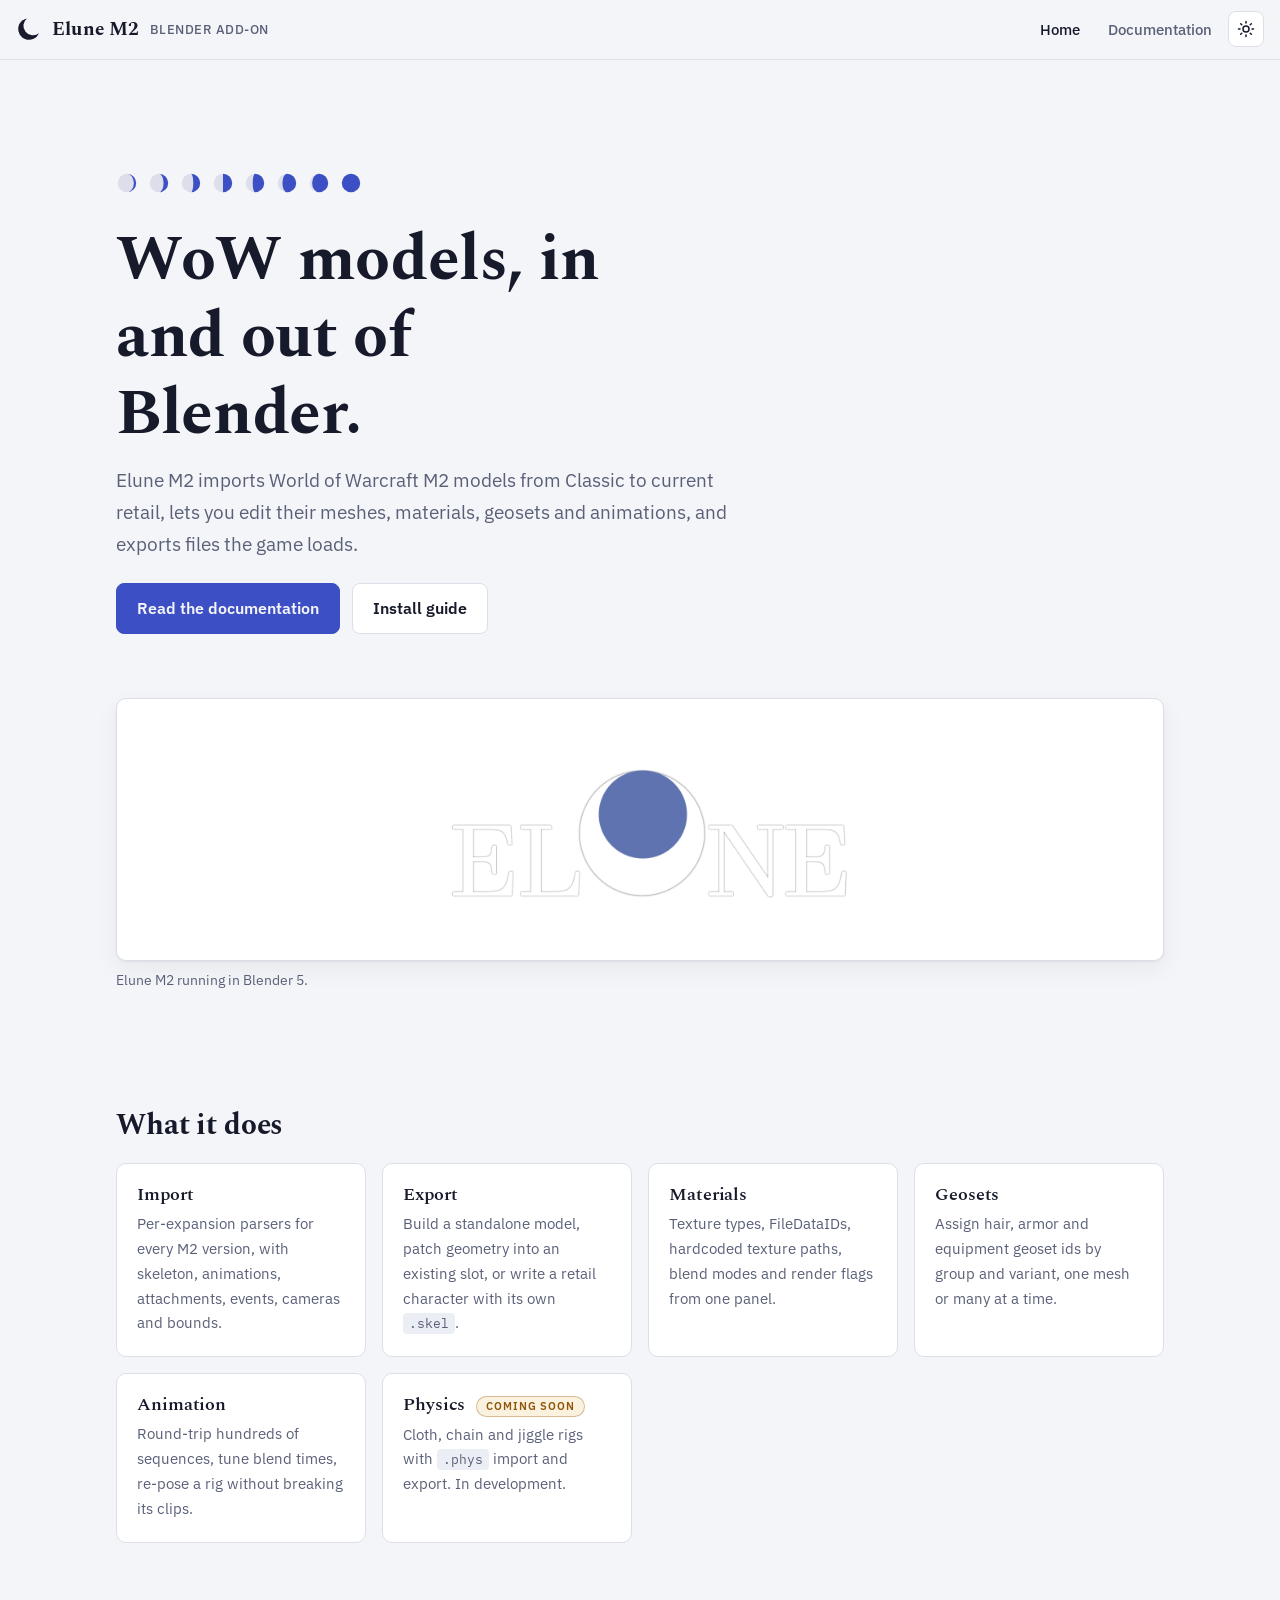
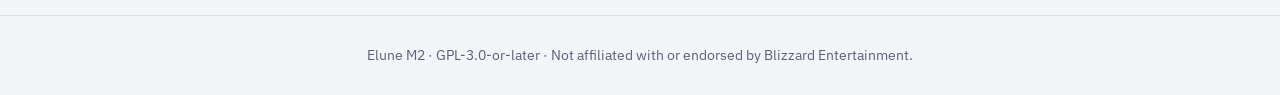
==== index.html @ 06c3c5e6 "Add files via upload" ====
<!doctype html>
<html lang="en">
<head>
<meta charset="utf-8">
<meta name="viewport" content="width=device-width, initial-scale=1">
<title>Elune M2 · Blender add-on</title>
<meta name="description" content="Elune M2 is a Blender add-on that imports, edits and exports World of Warcraft M2 models: meshes, skeletons, animations, materials and geosets.">
<link rel="preconnect" href="https://fonts.googleapis.com">
<link rel="preconnect" href="https://fonts.gstatic.com" crossorigin>
<link href="https://fonts.googleapis.com/css2?family=IBM+Plex+Mono:wght@400;500&family=IBM+Plex+Sans:wght@400;500;600&family=Spectral:wght@600;700&display=swap" rel="stylesheet">
<link rel="stylesheet" href="assets/style.css">
</head>
<body>

<header class="topbar">
  <a class="brand" href="index.html">
    <svg viewBox="0 0 24 24" aria-hidden="true"><path fill="currentColor" d="M12 2a10 10 0 1 0 9.2 13.9A8 8 0 0 1 10.1 2.2 10 10 0 0 0 12 2Z"/></svg>
    Elune M2 <span class="brand-sub">Blender add-on</span>
  </a>
  <nav aria-label="Site">
    <a href="index.html" aria-current="page">Home</a>
    <a href="documentation.html">Documentation</a>
    <button class="icon-btn" type="button" data-theme-toggle aria-label="Switch light / dark theme">
      <svg viewBox="0 0 24 24" fill="none" stroke="currentColor" stroke-width="2" stroke-linecap="round"><circle cx="12" cy="12" r="4"/><path d="M12 2v2M12 20v2M4.9 4.9l1.4 1.4M17.7 17.7l1.4 1.4M2 12h2M20 12h2M4.9 19.1l1.4-1.4M17.7 6.3l1.4-1.4"/></svg>
    </button>
  </nav>
</header>

<section class="hero">
  <div>
    <div class="phases-strip" data-phases-strip aria-hidden="true"></div>
    <h1>WoW models, in and out of Blender.</h1>
    <p class="lede">Elune M2 imports World of Warcraft M2 models from Classic to current retail, lets you edit their meshes, materials, geosets and animations, and exports files the game loads.</p>
    <div class="cta">
      <a class="btn primary" href="documentation.html">Read the documentation</a>
      <a class="btn" href="documentation.html#install">Install guide</a>
    </div>
  </div>
  <figure class="shot wide" data-shot="hero-overview" data-hint="Your best showcase shot: a model in the Blender viewport with the M2 panels open. Wide aspect (about 16:9) looks best here.">
    <figcaption>Elune M2 running in Blender 5.</figcaption>
  </figure>
</section>

<section class="band">
  <h2>What it does</h2>
  <div class="cards">
    <a class="card" href="documentation.html#importing">
      <h3>Import</h3>
      <p>Per-expansion parsers for every M2 version, with skeleton, animations, attachments, events, cameras and bounds.</p>
    </a>
    <a class="card" href="documentation.html#exporting">
      <h3>Export</h3>
      <p>Build a standalone model, patch geometry into an existing slot, or write a retail character with its own <code>.skel</code>.</p>
    </a>
    <a class="card" href="documentation.html#materials">
      <h3>Materials</h3>
      <p>Texture types, FileDataIDs, hardcoded texture paths, blend modes and render flags from one panel.</p>
    </a>
    <a class="card" href="documentation.html#geosets">
      <h3>Geosets</h3>
      <p>Assign hair, armor and equipment geoset ids by group and variant, one mesh or many at a time.</p>
    </a>
    <a class="card" href="documentation.html#animation">
      <h3>Animation</h3>
      <p>Round-trip hundreds of sequences, tune blend times, re-pose a rig without breaking its clips.</p>
    </a>
    <a class="card" href="documentation.html#physics">
      <h3>Physics <span class="badge">Coming soon</span></h3>
      <p>Cloth, chain and jiggle rigs with <code>.phys</code> import and export. In development.</p>
    </a>
  </div>
</section>

<footer class="footer">Elune M2 · GPL-3.0-or-later · Not affiliated with or endorsed by Blizzard Entertainment.</footer>

<script src="assets/site.js"></script>
</body>
</html>
---- assets/style.css ----
/* Elune M2 documentation site.
   Palette: moonlit paper (light) / night sky (dark), one indigo accent,
   amber reserved for warnings. */

:root {
  --bg: #f4f5f8;
  --surface: #ffffff;
  --ink: #171a2b;
  --muted: #5a6078;
  --line: #dcdfe9;
  --accent: #3d4fc4;
  --accent-soft: #e7eafb;
  --warn: #8f5508;
  --warn-soft: #fbf1df;
  --code-bg: #eceef5;
  --moon-lit: #3d4fc4;
  --moon-dark: #dcdfe9;
  --shadow: 0 1px 2px rgba(23, 26, 43, .06), 0 8px 24px rgba(23, 26, 43, .06);

  --font-display: "Spectral", Georgia, "Times New Roman", serif;
  --font-body: "IBM Plex Sans", system-ui, -apple-system, "Segoe UI", sans-serif;
  --font-mono: "IBM Plex Mono", ui-monospace, "Cascadia Mono", Consolas, monospace;

  --sidebar-w: 288px;
  --gutter: 16px;
}

@media (prefers-color-scheme: dark) {
  :root:not([data-theme="light"]) {
    --bg: #0e1020;
    --surface: #161930;
    --ink: #e6e8f5;
    --muted: #9aa0bd;
    --line: #2a2e4a;
    --accent: #a7b5ff;
    --accent-soft: #1f2547;
    --warn: #f0b65a;
    --warn-soft: #2c2413;
    --code-bg: #1b1f3a;
    --moon-lit: #e9ecff;
    --moon-dark: #2a2e4a;
    --shadow: 0 1px 2px rgba(0, 0, 0, .3), 0 8px 24px rgba(0, 0, 0, .25);
  }
}

:root[data-theme="dark"] {
  --bg: #0e1020;
  --surface: #161930;
  --ink: #e6e8f5;
  --muted: #9aa0bd;
  --line: #2a2e4a;
  --accent: #a7b5ff;
  --accent-soft: #1f2547;
  --warn: #f0b65a;
  --warn-soft: #2c2413;
  --code-bg: #1b1f3a;
  --moon-lit: #e9ecff;
  --moon-dark: #2a2e4a;
  --shadow: 0 1px 2px rgba(0, 0, 0, .3), 0 8px 24px rgba(0, 0, 0, .25);
}

*, *::before, *::after { box-sizing: border-box; }

html { scroll-behavior: smooth; scroll-padding-top: 76px; }

body {
  margin: 0;
  background: var(--bg);
  color: var(--ink);
  font-family: var(--font-body);
  font-size: 16px;
  line-height: 1.65;
  -webkit-font-smoothing: antialiased;
  overflow-x: hidden;
}

a { color: var(--accent); text-underline-offset: 3px; }
a:hover { text-decoration-thickness: 2px; }

:focus-visible { outline: 2px solid var(--accent); outline-offset: 2px; border-radius: 4px; }

/* ---------- top bar ---------- */

.topbar {
  position: sticky; top: 0; z-index: 30;
  display: flex; align-items: center; gap: 12px;
  height: 60px; padding: 0 var(--gutter);
  background: color-mix(in srgb, var(--bg) 88%, transparent);
  backdrop-filter: blur(10px);
  border-bottom: 1px solid var(--line);
}

.brand {
  display: flex; align-items: center; gap: 10px;
  color: var(--ink); text-decoration: none;
  font-family: var(--font-display); font-weight: 700; font-size: 1.2rem;
  letter-spacing: .01em; white-space: nowrap;
}
.brand svg { width: 26px; height: 26px; flex: none; }
.brand .brand-sub { font-family: var(--font-body); font-weight: 500; font-size: .8rem; color: var(--muted); letter-spacing: .04em; text-transform: uppercase; }

.topbar nav { margin-left: auto; display: flex; align-items: center; gap: 4px; }
.topbar nav a {
  padding: 6px 12px; border-radius: 6px;
  color: var(--muted); text-decoration: none; font-weight: 500; font-size: .95rem;
}
.topbar nav a:hover { color: var(--ink); background: var(--accent-soft); }
.topbar nav a[aria-current="page"] { color: var(--ink); }

.icon-btn {
  display: inline-grid; place-items: center;
  width: 36px; height: 36px; padding: 0;
  border: 1px solid var(--line); border-radius: 8px;
  background: var(--surface); color: var(--ink); cursor: pointer;
}
.icon-btn:hover { border-color: var(--accent); }
.icon-btn svg { width: 18px; height: 18px; }
.menu-btn { display: none; }

/* ---------- docs layout ---------- */

.layout {
  display: grid;
  grid-template-columns: var(--sidebar-w) minmax(0, 1fr);
  max-width: 1240px; margin: 0 auto;
}

.sidebar {
  position: sticky; top: 60px; align-self: start;
  height: calc(100vh - 60px); overflow-y: auto;
  padding: 24px 16px 48px var(--gutter);
  border-right: 1px solid var(--line);
}

.filter {
  width: 100%; padding: 9px 12px; margin-bottom: 18px;
  border: 1px solid var(--line); border-radius: 8px;
  background: var(--surface); color: var(--ink);
  font: inherit; font-size: .92rem;
}
.filter::placeholder { color: var(--muted); }

.toc, .toc ul { list-style: none; margin: 0; padding: 0; }
.toc > li { margin-bottom: 14px; }
.toc > li > a {
  display: flex; align-items: center; gap: 10px;
  padding: 5px 8px; border-radius: 6px;
  color: var(--ink); text-decoration: none; font-weight: 600; font-size: .95rem;
}
.toc ul { margin: 2px 0 0 17px; border-left: 1px solid var(--line); }
.toc ul a {
  display: block; padding: 3px 8px 3px 14px; margin-left: -1px;
  border-left: 1px solid transparent;
  color: var(--muted); text-decoration: none; font-size: .89rem;
}
.toc a:hover { color: var(--accent); }
.toc ul a.is-active { color: var(--accent); border-left-color: var(--accent); }
.toc > li > a.is-active { background: var(--accent-soft); }
.toc .is-hidden { display: none; }

/* moon phase glyph: JS draws the lit part; ring is the no-JS fallback */
.phase { width: 16px; height: 16px; flex: none; }
.phase circle.disc { fill: var(--moon-dark); }
.phase path.lit { fill: var(--moon-lit); }

.content { padding: 40px clamp(var(--gutter), 5vw, 64px) 96px; min-width: 0; }
.content > * { max-width: 780px; }

/* ---------- typography ---------- */

h1, h2, h3 { font-family: var(--font-display); line-height: 1.2; letter-spacing: -.005em; }
h1 { font-size: clamp(2rem, 4vw, 2.7rem); font-weight: 700; margin: 0 0 12px; }
h2 {
  display: flex; align-items: center; gap: 14px;
  font-size: 1.8rem; font-weight: 700;
  margin: 72px 0 8px; padding-top: 28px; border-top: 1px solid var(--line);
}
h2 .phase { width: 26px; height: 26px; }
h3 { font-size: 1.28rem; font-weight: 600; margin: 40px 0 8px; }
h4 { font-family: var(--font-body); font-size: .82rem; font-weight: 600; letter-spacing: .08em; text-transform: uppercase; color: var(--muted); margin: 28px 0 8px; }

.lede { font-size: 1.12rem; color: var(--muted); margin: 0 0 8px; }
.section-intro { color: var(--muted); margin-top: 0; }

p { margin: 0 0 16px; }
ul, ol { padding-left: 22px; margin: 0 0 16px; }
li { margin-bottom: 6px; }
ol.steps { counter-reset: step; list-style: none; padding-left: 0; }
ol.steps > li {
  counter-increment: step; position: relative;
  padding-left: 40px; margin-bottom: 12px;
}
ol.steps > li::before {
  content: counter(step);
  position: absolute; left: 0; top: 1px;
  width: 26px; height: 26px; border-radius: 50%;
  display: grid; place-items: center;
  background: var(--accent-soft); color: var(--accent);
  font-size: .82rem; font-weight: 600;
}

code, kbd {
  font-family: var(--font-mono); font-size: .87em;
  background: var(--code-bg); padding: 2px 6px; border-radius: 4px;
}
kbd { border: 1px solid var(--line); border-bottom-width: 2px; }
pre {
  background: var(--code-bg); border: 1px solid var(--line); border-radius: 8px;
  padding: 14px 16px; overflow-x: auto; font-size: .87rem; line-height: 1.55;
}
pre code { background: none; padding: 0; font-size: inherit; }

.ui { font-weight: 600; white-space: nowrap; }        /* a literal UI label */
.path { font-weight: 500; }                            /* a menu path */
.path .sep { color: var(--muted); padding: 0 3px; }

/* ---------- tables ---------- */

.table-wrap { overflow-x: auto; margin: 0 0 20px; border: 1px solid var(--line); border-radius: 8px; background: var(--surface); }
table { width: 100%; border-collapse: collapse; font-size: .93rem; }
th, td { text-align: left; vertical-align: top; padding: 10px 14px; border-bottom: 1px solid var(--line); }
th { font-size: .78rem; font-weight: 600; letter-spacing: .06em; text-transform: uppercase; color: var(--muted); background: color-mix(in srgb, var(--code-bg) 55%, transparent); }
tr:last-child td { border-bottom: 0; }
td:first-child { white-space: nowrap; font-weight: 500; }
td.wrap:first-child { white-space: normal; }

/* ---------- callouts ---------- */

.note, .warn {
  margin: 0 0 20px; padding: 12px 16px;
  border-left: 3px solid var(--accent); border-radius: 0 8px 8px 0;
  background: var(--accent-soft); font-size: .95rem;
}
.warn { border-left-color: var(--warn); background: var(--warn-soft); }
.note > :last-child, .warn > :last-child { margin-bottom: 0; }
.note strong:first-child, .warn strong:first-child { display: block; font-size: .78rem; letter-spacing: .08em; text-transform: uppercase; margin-bottom: 2px; }
.warn strong:first-child { color: var(--warn); }
.note strong:first-child { color: var(--accent); }

/* ---------- work-in-progress ---------- */

.badge {
  display: inline-block; padding: 3px 9px; border-radius: 999px;
  font-family: var(--font-body); font-size: .68rem; font-weight: 600;
  letter-spacing: .08em; text-transform: uppercase; white-space: nowrap;
  color: var(--warn); background: var(--warn-soft);
  border: 1px solid color-mix(in srgb, var(--warn) 35%, transparent);
}
.toc .badge { margin-left: auto; font-size: .6rem; padding: 2px 7px; }
.card .badge { margin-left: 6px; vertical-align: middle; }

.wip {
  margin: 8px 0 24px; padding: 20px 22px;
  border: 1.5px dashed color-mix(in srgb, var(--warn) 50%, var(--line));
  border-radius: 10px; background: var(--warn-soft);
}
.wip > :last-child { margin-bottom: 0; }
.wip-title {
  font-size: .78rem; font-weight: 600; letter-spacing: .1em;
  text-transform: uppercase; color: var(--warn); margin-bottom: 6px;
}

/* ---------- screenshots ---------- */

figure.shot { margin: 24px 0 28px; }
figure.shot img {
  display: block; width: 100%; height: auto;
  border: 1px solid var(--line); border-radius: 10px;
  box-shadow: var(--shadow); cursor: zoom-in; background: var(--surface);
}
figure.shot figcaption { margin-top: 8px; font-size: .88rem; color: var(--muted); }

.shot-empty {
  display: grid; place-items: center; align-content: center; text-align: center; gap: 10px;
  min-height: 220px; padding: 28px 20px;
  border: 1.5px dashed color-mix(in srgb, var(--accent) 45%, var(--line));
  border-radius: 10px;
  background:
    radial-gradient(circle at 50% 38%, var(--accent-soft), transparent 60%),
    var(--surface);
  color: var(--muted); font-size: .9rem;
}
.shot-empty .shot-file { font-family: var(--font-mono); font-size: .85rem; color: var(--ink); background: var(--code-bg); padding: 3px 8px; border-radius: 4px; }
.shot-empty .shot-label { font-size: .74rem; font-weight: 600; letter-spacing: .1em; text-transform: uppercase; color: var(--accent); }
.shot-empty .shot-hint { max-width: 46ch; }
figure.shot.wide .shot-empty { min-height: 300px; }

dialog.lightbox {
  border: 0; padding: 0; background: transparent;
  max-width: min(96vw, 1500px); max-height: 94vh;
}
dialog.lightbox::backdrop { background: rgba(8, 9, 20, .82); }
dialog.lightbox img { display: block; max-width: 100%; max-height: 94vh; border-radius: 8px; cursor: zoom-out; }

/* ---------- landing page ---------- */

.hero {
  max-width: 1080px; margin: 0 auto;
  padding: clamp(48px, 9vw, 112px) var(--gutter) 40px;
  display: grid; gap: 40px; grid-template-columns: minmax(0, 1fr);
}
.hero h1 { font-size: clamp(2.4rem, 6vw, 4rem); max-width: 15ch; }
.hero .lede { max-width: 58ch; font-size: 1.2rem; }
.cta { display: flex; flex-wrap: wrap; gap: 12px; margin-top: 24px; }
.btn {
  display: inline-flex; align-items: center; gap: 8px;
  padding: 11px 20px; border-radius: 8px;
  font-weight: 600; text-decoration: none; border: 1px solid var(--line);
  background: var(--surface); color: var(--ink);
}
.btn:hover { border-color: var(--accent); }
.btn.primary { background: var(--accent); border-color: var(--accent); color: var(--bg); }
.btn.primary:hover { filter: brightness(1.08); }

.phases-strip { display: flex; gap: 10px; margin-bottom: 28px; }
.phases-strip .phase { width: 22px; height: 22px; }

.band { max-width: 1080px; margin: 0 auto; padding: 24px var(--gutter) 72px; }
.band h2 { border-top: 0; margin-top: 24px; padding-top: 0; }
.cards { display: grid; gap: 16px; grid-template-columns: repeat(auto-fit, minmax(250px, 1fr)); margin-top: 20px; }
.card {
  display: block; padding: 20px; border-radius: 10px;
  border: 1px solid var(--line); background: var(--surface);
  color: var(--ink); text-decoration: none;
}
.card:hover { border-color: var(--accent); }
.card h3 { margin: 0 0 6px; font-size: 1.15rem; }
.card p { margin: 0; color: var(--muted); font-size: .94rem; }

.footer {
  border-top: 1px solid var(--line); padding: 28px var(--gutter);
  color: var(--muted); font-size: .88rem; text-align: center;
}

/* ---------- responsive ---------- */

@media (max-width: 900px) {
  .layout { grid-template-columns: minmax(0, 1fr); }
  .menu-btn { display: inline-grid; }
  .sidebar {
    position: fixed; inset: 60px 0 0 0; z-index: 25;
    width: 100%; height: auto;
    background: var(--bg); border-right: 0;
    transform: translateX(-100%); transition: transform .2s ease;
  }
  body.nav-open .sidebar { transform: none; }
  body.nav-open { overflow: hidden; }
  .content { padding-top: 28px; }
  h2 { font-size: 1.5rem; margin-top: 56px; }
  .brand .brand-sub { display: none; }
  .topbar { gap: 8px; }
  .topbar nav a { padding: 6px 8px; font-size: .9rem; }
}

@media (max-width: 420px) {
  .topbar nav a[href="index.html"] { display: none; }
}

@media (prefers-reduced-motion: reduce) {
  html { scroll-behavior: auto; }
  .sidebar { transition: none; }
}

@media print {
  .topbar, .sidebar { display: none; }
  .layout { display: block; }
}
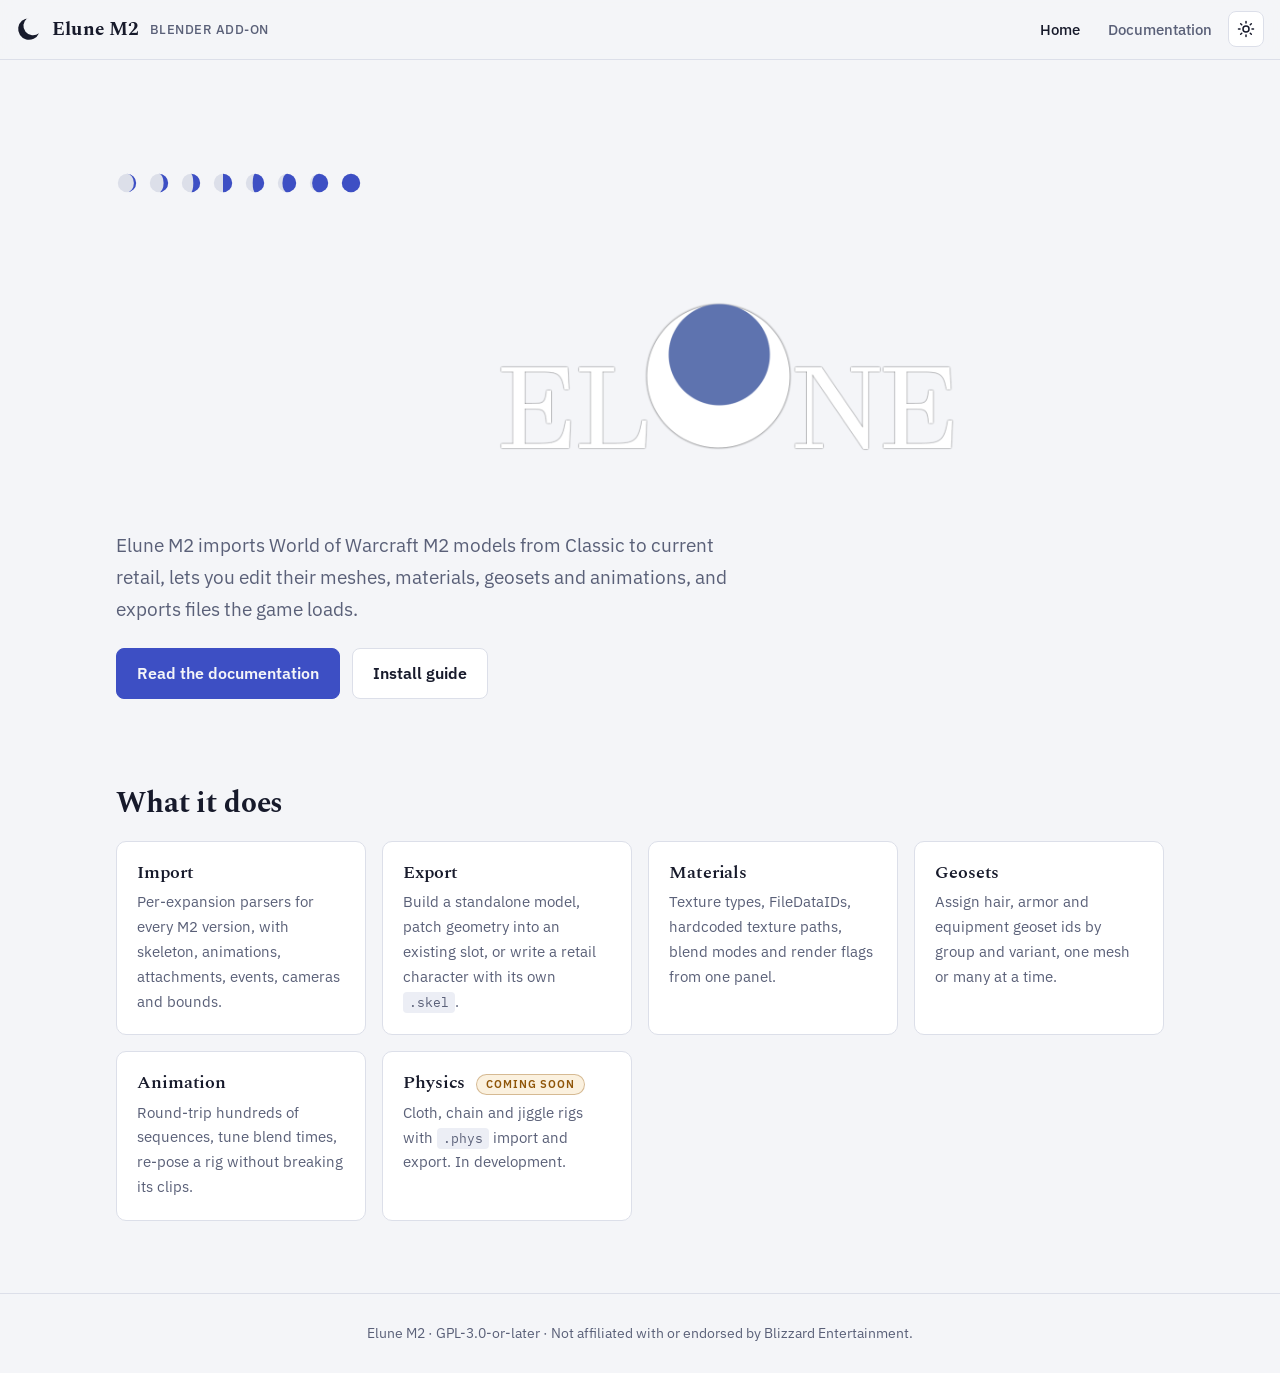
==== commit 52ae470b: "Add files via upload" ====
--- a/index.html
+++ b/index.html
@@ -29,16 +29,15 @@
 <section class="hero">
   <div>
     <div class="phases-strip" data-phases-strip aria-hidden="true"></div>
-    <h1>WoW models, in and out of Blender.</h1>
+    <img src="images/hero-overview.png" alt="Elune M2 running in Blender 5" width="1200" height="300">
+  </figure>
     <p class="lede">Elune M2 imports World of Warcraft M2 models from Classic to current retail, lets you edit their meshes, materials, geosets and animations, and exports files the game loads.</p>
     <div class="cta">
       <a class="btn primary" href="documentation.html">Read the documentation</a>
       <a class="btn" href="documentation.html#install">Install guide</a>
     </div>
   </div>
-  <figure class="shot wide" data-shot="hero-overview" data-hint="Your best showcase shot: a model in the Blender viewport with the M2 panels open. Wide aspect (about 16:9) looks best here.">
-    <figcaption>Elune M2 running in Blender 5.</figcaption>
-  </figure>
+ 
 </section>
 
 <section class="band">
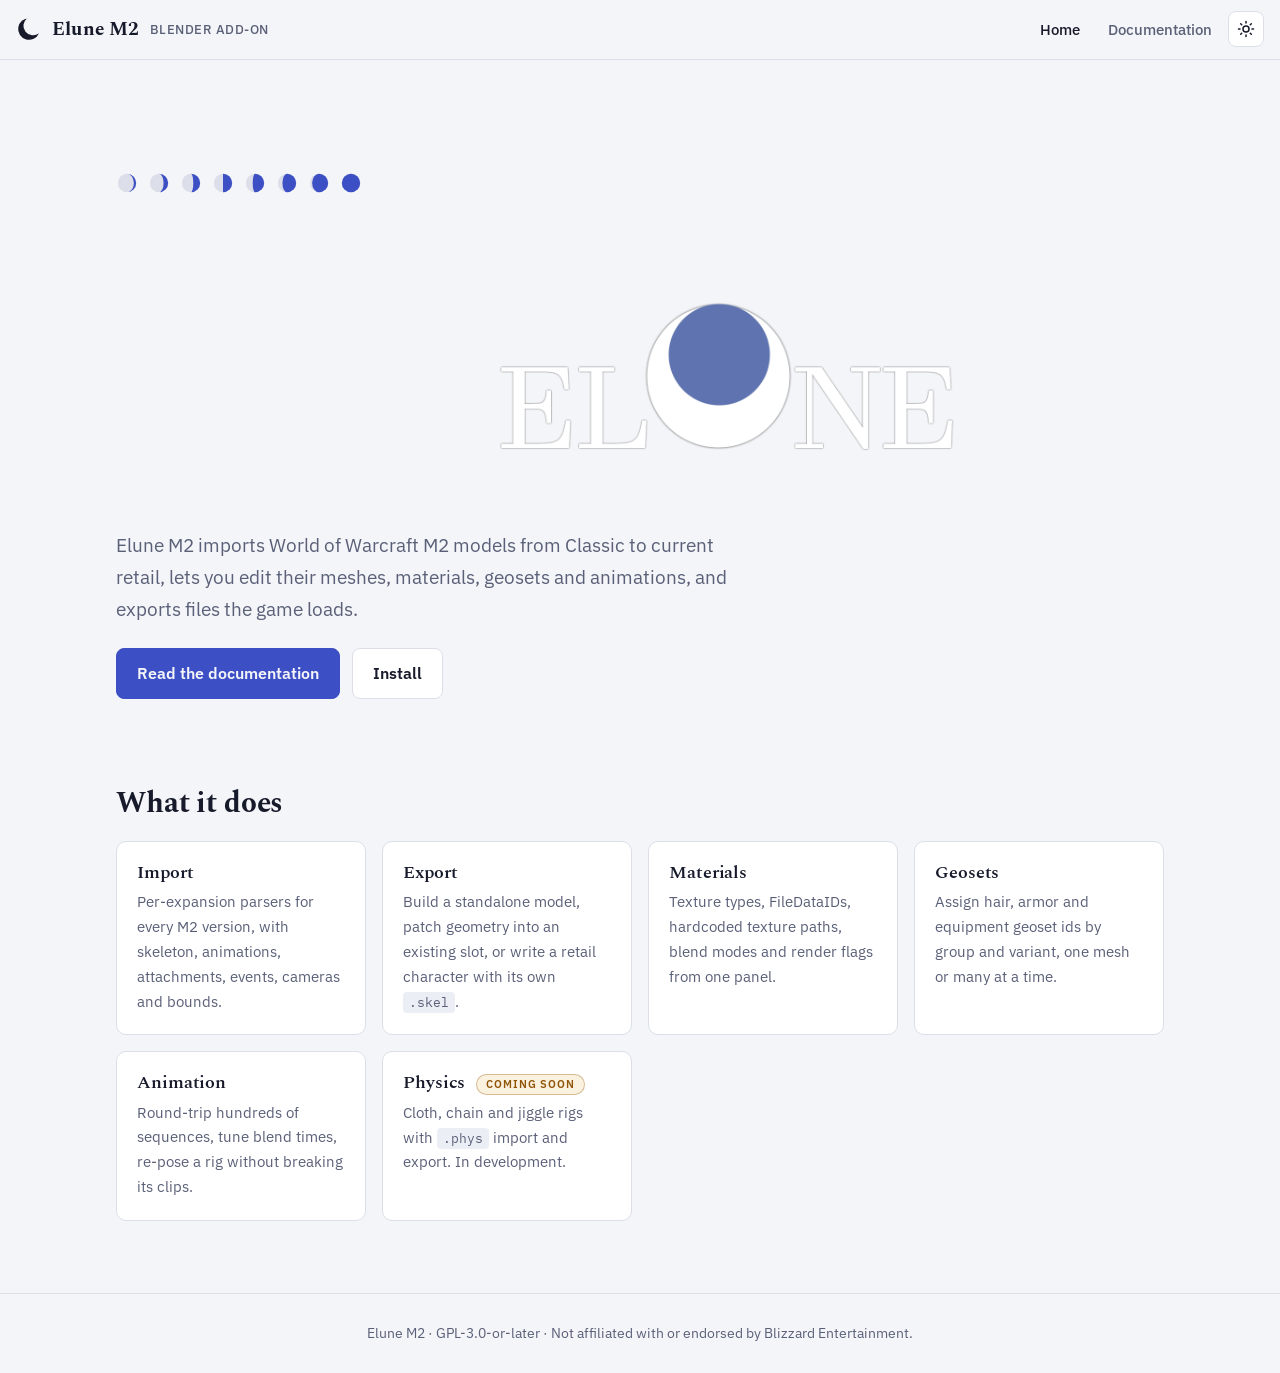
==== commit faa3c955: "Update index.html" ====
--- a/index.html
+++ b/index.html
@@ -34,7 +34,7 @@
     <p class="lede">Elune M2 imports World of Warcraft M2 models from Classic to current retail, lets you edit their meshes, materials, geosets and animations, and exports files the game loads.</p>
     <div class="cta">
       <a class="btn primary" href="documentation.html">Read the documentation</a>
-      <a class="btn" href="documentation.html#install">Install guide</a>
+      <a class="btn" href="https://github.com/elune-m2/addon">Install</a>
     </div>
   </div>
  
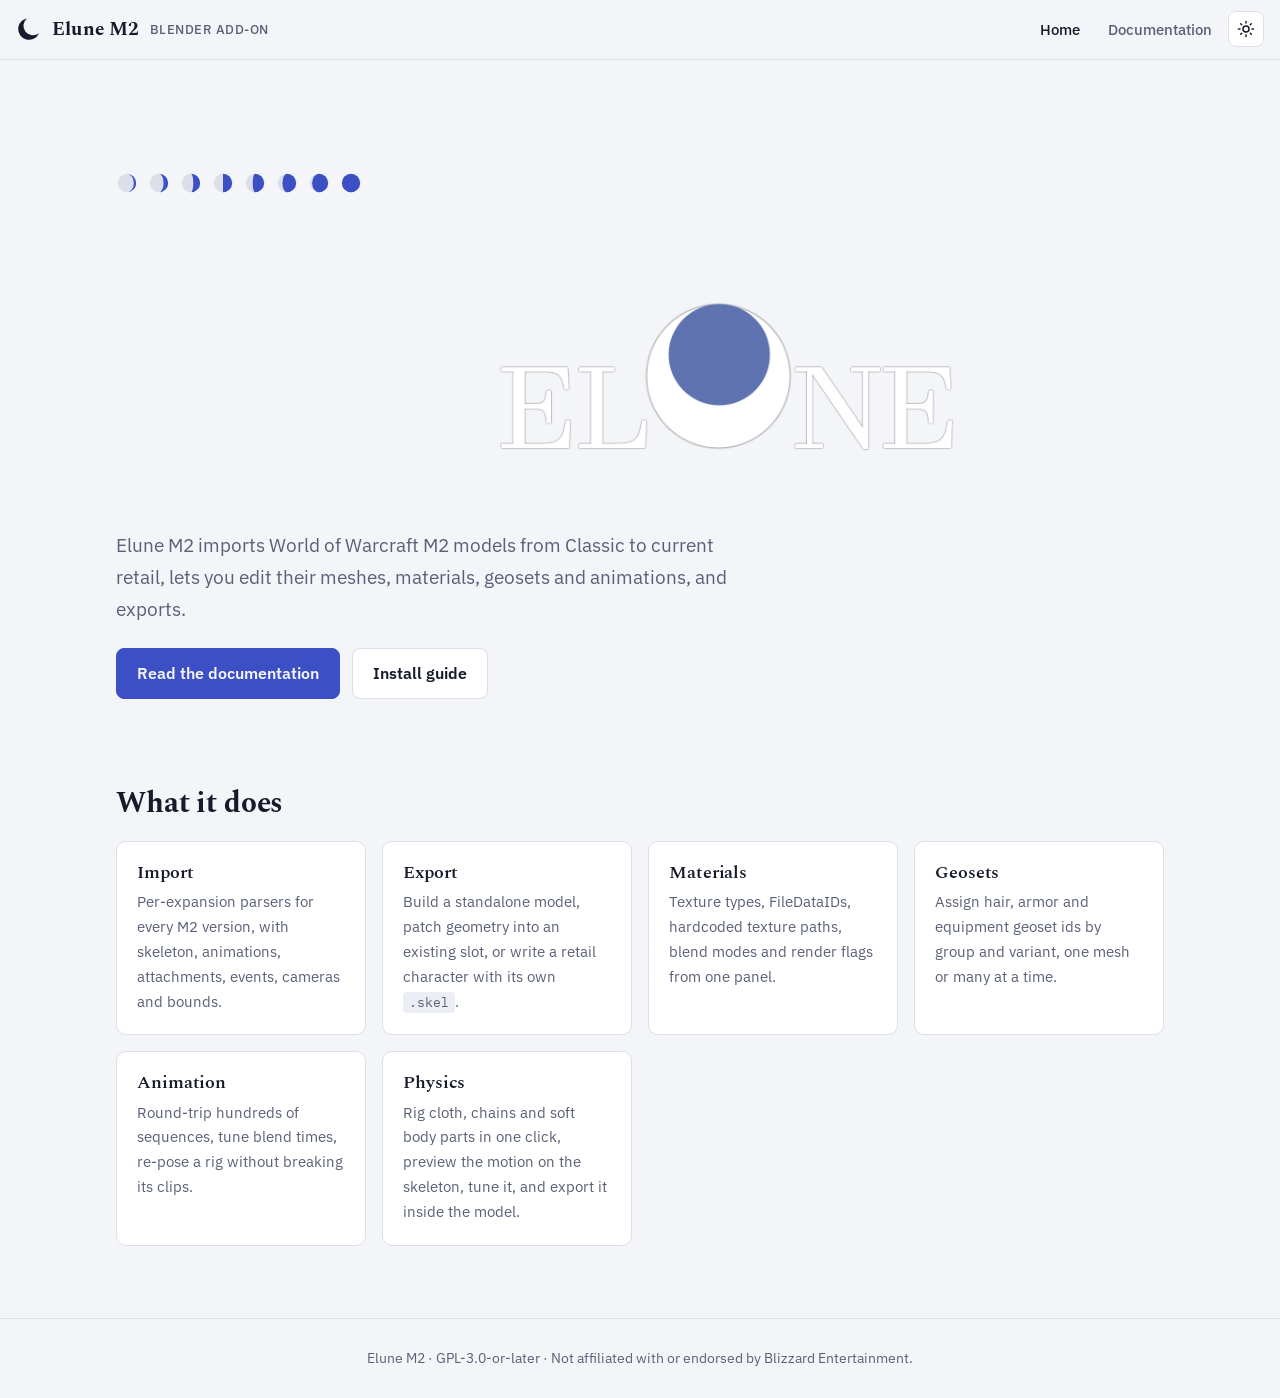
==== commit 5ddb5198: "Physics updated" ====
--- a/index.html
+++ b/index.html
@@ -31,10 +31,10 @@
     <div class="phases-strip" data-phases-strip aria-hidden="true"></div>
     <img src="images/hero-overview.png" alt="Elune M2 running in Blender 5" width="1200" height="300">
   </figure>
-    <p class="lede">Elune M2 imports World of Warcraft M2 models from Classic to current retail, lets you edit their meshes, materials, geosets and animations, and exports files the game loads.</p>
+    <p class="lede">Elune M2 imports World of Warcraft M2 models from Classic to current retail, lets you edit their meshes, materials, geosets and animations, and exports.</p>
     <div class="cta">
       <a class="btn primary" href="documentation.html">Read the documentation</a>
-      <a class="btn" href="https://github.com/elune-m2/addon">Install</a>
+      <a class="btn" href="documentation.html#install">Install guide</a>
     </div>
   </div>
  
@@ -64,8 +64,8 @@
       <p>Round-trip hundreds of sequences, tune blend times, re-pose a rig without breaking its clips.</p>
     </a>
     <a class="card" href="documentation.html#physics">
-      <h3>Physics <span class="badge">Coming soon</span></h3>
-      <p>Cloth, chain and jiggle rigs with <code>.phys</code> import and export. In development.</p>
+      <h3>Physics</h3>
+      <p>Rig cloth, chains and soft body parts in one click, preview the motion on the skeleton, tune it, and export it inside the model.</p>
     </a>
   </div>
 </section>
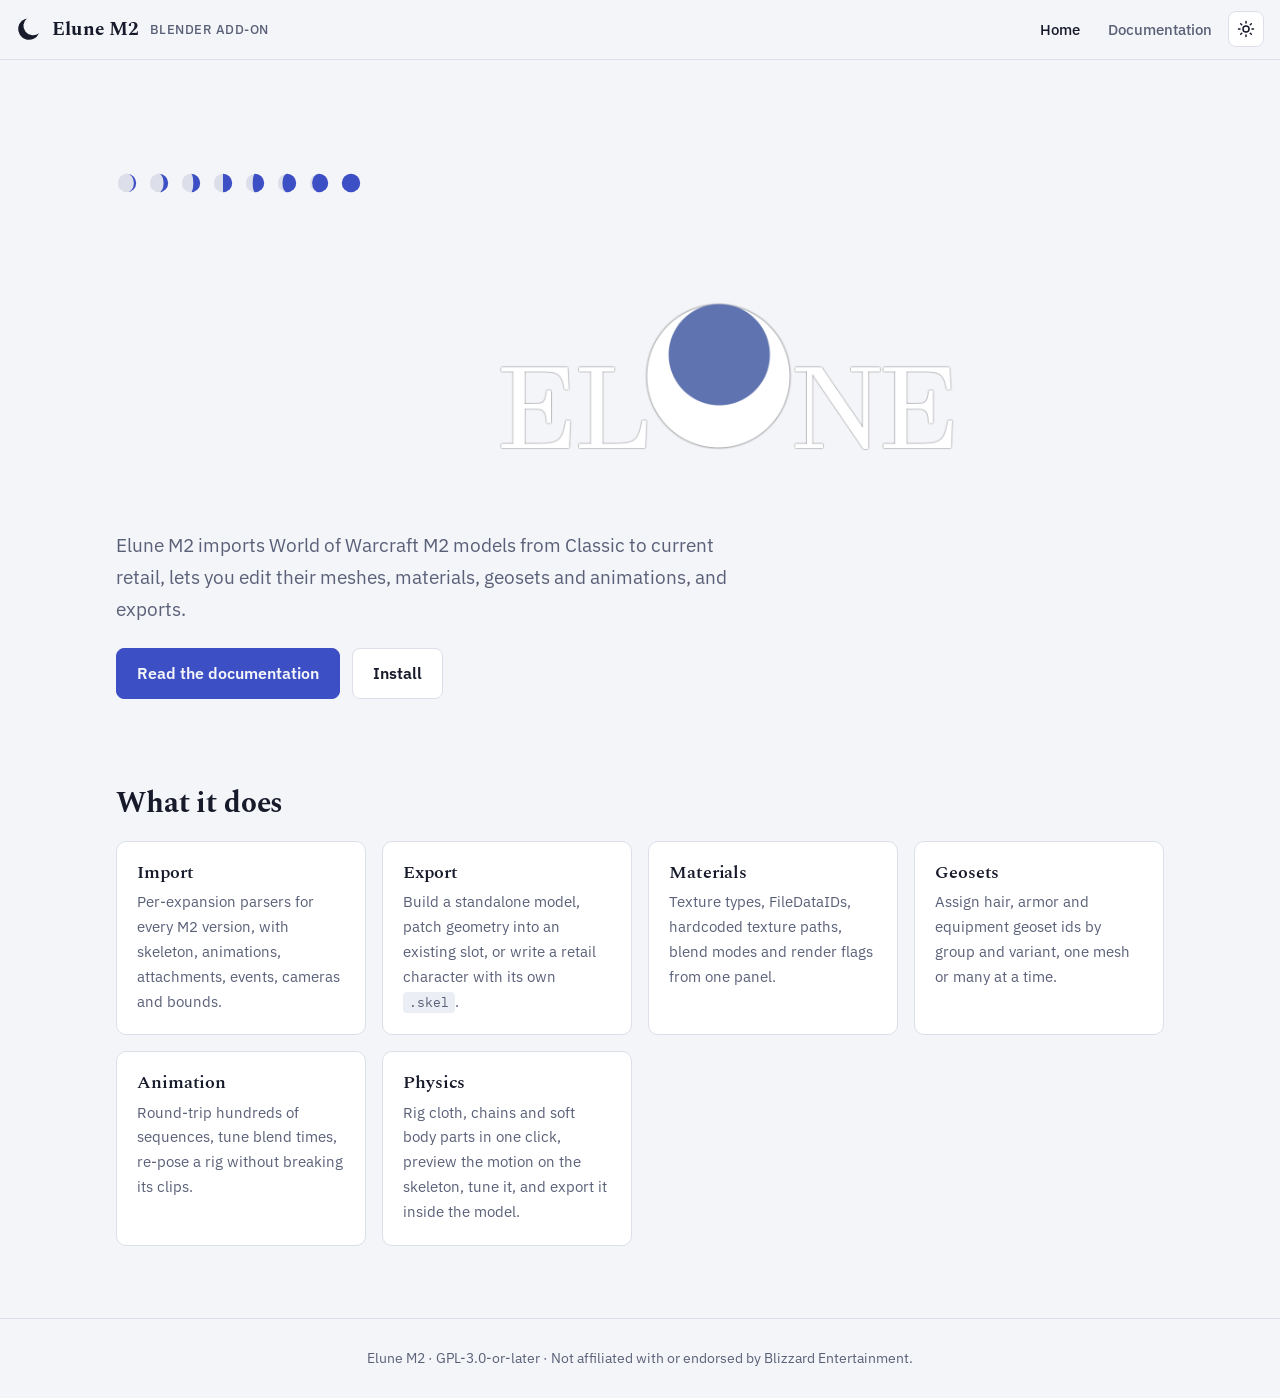
==== commit bb7ca1f3: "Update index.html" ====
--- a/index.html
+++ b/index.html
@@ -34,7 +34,7 @@
     <p class="lede">Elune M2 imports World of Warcraft M2 models from Classic to current retail, lets you edit their meshes, materials, geosets and animations, and exports.</p>
     <div class="cta">
       <a class="btn primary" href="documentation.html">Read the documentation</a>
-      <a class="btn" href="documentation.html#install">Install guide</a>
+      <a class="btn" href="documentation.html#install">Install</a>
     </div>
   </div>
  
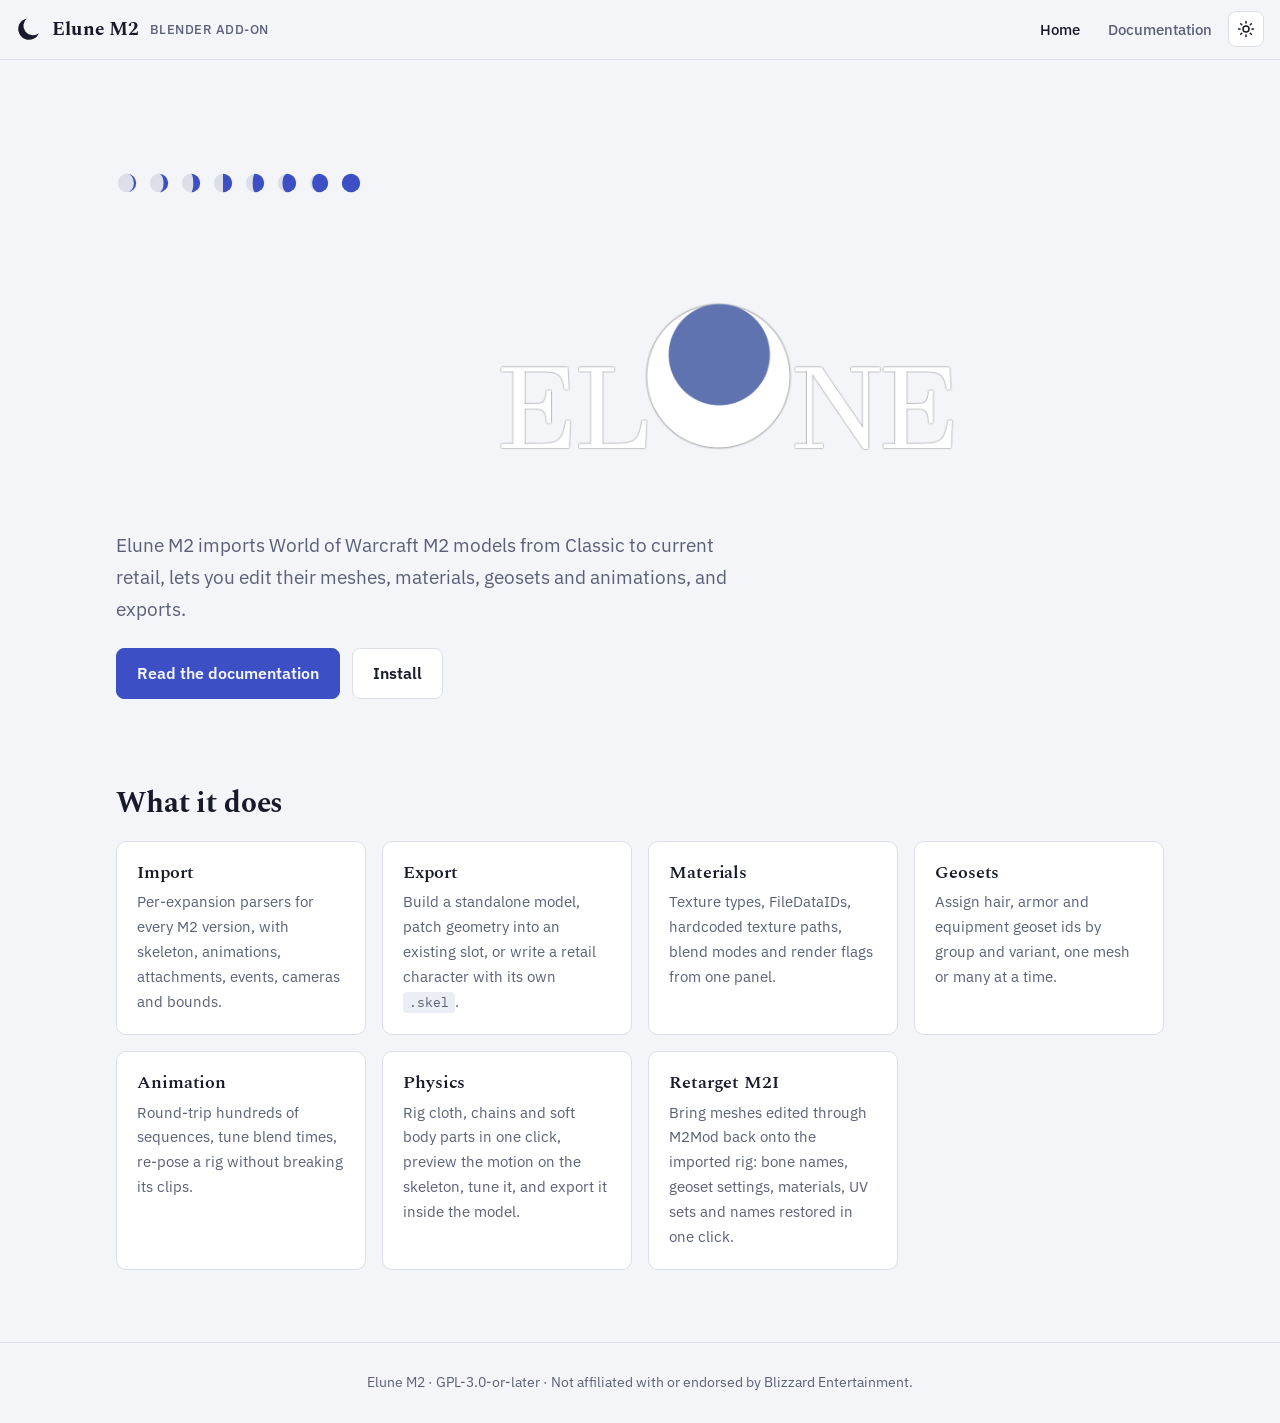
==== commit 2c41050e: "M2I Retargeting Docs" ====
--- a/index.html
+++ b/index.html
@@ -34,7 +34,7 @@
     <p class="lede">Elune M2 imports World of Warcraft M2 models from Classic to current retail, lets you edit their meshes, materials, geosets and animations, and exports.</p>
     <div class="cta">
       <a class="btn primary" href="documentation.html">Read the documentation</a>
-      <a class="btn" href="documentation.html#install">Install</a>
+      <a class="btn" href="https://github.com/elune-m2/addon">Install</a>
     </div>
   </div>
  
@@ -67,6 +67,10 @@
       <h3>Physics</h3>
       <p>Rig cloth, chains and soft body parts in one click, preview the motion on the skeleton, tune it, and export it inside the model.</p>
     </a>
+    <a class="card" href="documentation.html#retarget-m2i">
+      <h3>Retarget M2I</h3>
+      <p>Bring meshes edited through M2Mod back onto the imported rig: bone names, geoset settings, materials, UV sets and names restored in one click.</p>
+    </a>
   </div>
 </section>
 
